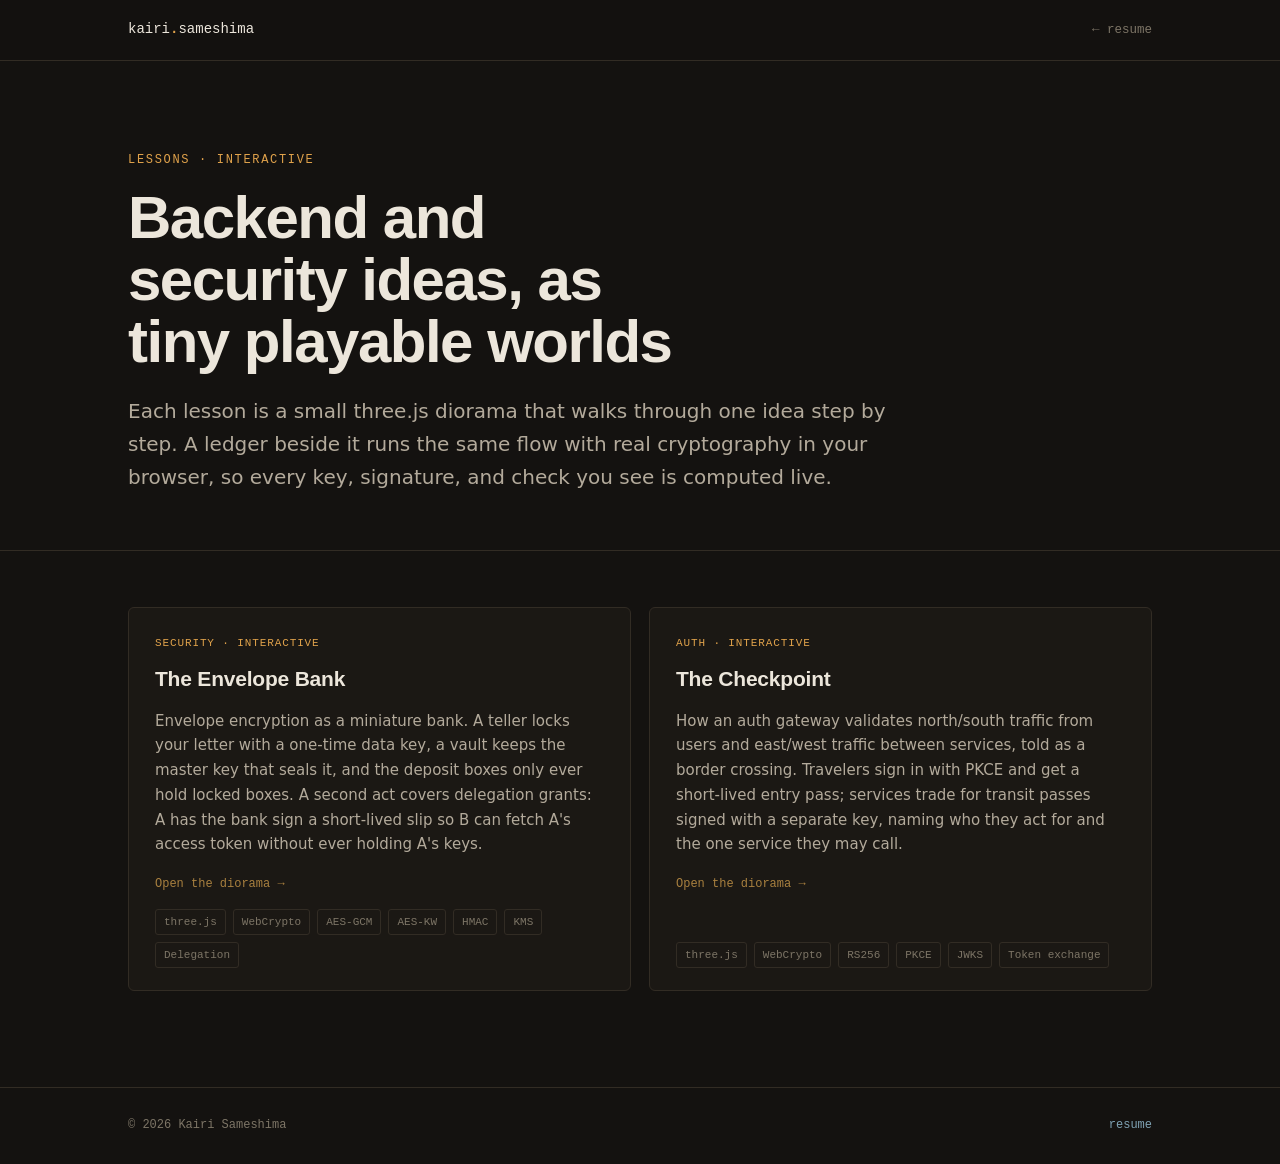
==== index.html @ 0b9ff2f3 "feat: add lessons site with two interactive lessons - lessons homepage linking back to the resume - " ====
<!doctype html>
<html lang="en">
<head>
<meta charset="utf-8">
<meta name="viewport" content="width=device-width, initial-scale=1">
<meta name="description" content="Interactive explainers for backend and security ideas, built as small playable dioramas. Kairi Sameshima.">
<title>Lessons — Kairi Sameshima</title>
<link rel="stylesheet" href="assets/site.css">
</head>
<body>

<nav>
  <div class="wrap">
    <a class="brand" href="https://kairisameshima.github.io/resume/">kairi<b>.</b>sameshima</a>
    <a class="backlink" href="https://kairisameshima.github.io/resume/">← resume</a>
  </div>
</nav>

<header class="proj-hero">
  <div class="wrap">
    <span class="cat">Lessons · Interactive</span>
    <h1>Backend and security ideas, as tiny playable worlds</h1>
    <p class="lede">Each lesson is a small three.js diorama that walks through one idea step by step. A ledger beside it runs the same flow with real cryptography in your browser, so every key, signature, and check you see is computed live.</p>
  </div>
</header>

<main class="wrap">
  <section class="lessons-list">
    <div class="lessons">

      <a class="card reveal" href="envelope-encryption/">
        <span class="cat">Security · Interactive</span>
        <h3>The Envelope Bank</h3>
        <p>Envelope encryption as a miniature bank. A teller locks your letter with a one-time data key, a vault keeps the master key that seals it, and the deposit boxes only ever hold locked boxes. A second act covers delegation grants: A has the bank sign a short-lived slip so B can fetch A's access token without ever holding A's keys.</p>
        <p class="more">Open the diorama →</p>
        <div class="tags"><span class="tag">three.js</span><span class="tag">WebCrypto</span><span class="tag">AES-GCM</span><span class="tag">AES-KW</span><span class="tag">HMAC</span><span class="tag">KMS</span><span class="tag">Delegation</span></div>
      </a>

      <a class="card reveal" href="auth-checkpoint/">
        <span class="cat">Auth · Interactive</span>
        <h3>The Checkpoint</h3>
        <p>How an auth gateway validates north/south traffic from users and east/west traffic between services, told as a border crossing. Travelers sign in with PKCE and get a short-lived entry pass; services trade for transit passes signed with a separate key, naming who they act for and the one service they may call.</p>
        <p class="more">Open the diorama →</p>
        <div class="tags"><span class="tag">three.js</span><span class="tag">WebCrypto</span><span class="tag">RS256</span><span class="tag">PKCE</span><span class="tag">JWKS</span><span class="tag">Token exchange</span></div>
      </a>

    </div>
  </section>
</main>

<footer>
  <div class="wrap"><span>© 2026 Kairi Sameshima</span><span><a href="https://kairisameshima.github.io/resume/">resume</a></span></div>
</footer>

<script>
(function(){var r=window.matchMedia&&window.matchMedia("(prefers-reduced-motion: reduce)").matches;var els=document.querySelectorAll(".reveal");if("IntersectionObserver"in window&&!r){var io=new IntersectionObserver(function(es){es.forEach(function(e){if(e.isIntersecting){e.target.classList.add("in");io.unobserve(e.target);}});},{threshold:0.12});els.forEach(function(e){io.observe(e);});}else{els.forEach(function(e){e.classList.add("in");});}})();
</script>
</body>
</html>
---- assets/site.css ----
:root {
  --ink:      #141210;
  --ink-2:    #1d1a16;
  --panel:    #1b1814;
  --line:     #322c24;
  --text:     #ece6db;
  --text-2:   #b3aa9b;
  --text-3:   #7d7566;
  --amber:    #e0a24b;
  --amber-dim:#a9803f;
  --steel:    #7fa2b3;
  --mono: ui-monospace, "SF Mono", "SFMono-Regular", Menlo, Consolas, monospace;
  --disp: "Helvetica Neue", Helvetica, Arial, sans-serif;
  --body: system-ui, -apple-system, "Segoe UI", Roboto, sans-serif;
}
* { box-sizing: border-box; }
html { scroll-behavior: smooth; }
@media (prefers-reduced-motion: reduce) { html { scroll-behavior: auto; } }
body {
  margin: 0; background: var(--ink); color: var(--text);
  font-family: var(--body); line-height: 1.65; -webkit-font-smoothing: antialiased; overflow-x: hidden;
}
a { color: var(--steel); text-decoration: none; }
a:hover { color: var(--amber); }
::selection { background: var(--amber); color: var(--ink); }
.wrap { max-width: 1080px; margin: 0 auto; padding: 0 28px; }

/* nav */
nav { position: sticky; top: 0; z-index: 50; backdrop-filter: blur(10px);
  background: color-mix(in srgb, var(--ink) 82%, transparent); border-bottom: 1px solid var(--line); }
nav .wrap { display: flex; align-items: center; justify-content: space-between; height: 60px; }
.brand { font-family: var(--mono); font-size: 14px; color: var(--text); }
.brand:hover { color: var(--text); }
.brand b { color: var(--amber); font-weight: 600; }
.navlinks { display: flex; gap: 26px; }
.navlinks a { font-family: var(--mono); font-size: 12.5px; letter-spacing: 0.04em; color: var(--text-3); position: relative; padding: 4px 0; }
.navlinks a .n { color: var(--amber-dim); margin-right: 5px; }
.navlinks a:hover, .navlinks a.active { color: var(--text); }
.navlinks a.active::after { content: ""; position: absolute; left: 0; right: 0; bottom: -1px; height: 2px; background: var(--amber); }
@media (max-width: 680px) { .navlinks { display: none; } }

/* hero */
.hero { position: relative; min-height: 88vh; display: flex; align-items: center; overflow: hidden; }
#graph { position: absolute; inset: 0; width: 100%; height: 100%; z-index: 0; }
.hero-grad { position: absolute; inset: 0; z-index: 1; pointer-events: none;
  background: radial-gradient(120% 90% at 78% 20%, transparent 40%, var(--ink) 82%),
              linear-gradient(180deg, transparent 60%, var(--ink) 100%); }
.hero .wrap { position: relative; z-index: 2; }
.kicker { font-family: var(--mono); font-size: 13px; letter-spacing: 0.16em; text-transform: uppercase; color: var(--amber); }
.hero h1 { font-family: var(--disp); font-weight: 800; letter-spacing: -0.03em; line-height: 1.0;
  font-size: clamp(40px, 8vw, 88px); margin: 18px 0 0; text-wrap: balance; max-width: 15ch; }
.hero h1 .accent { color: var(--amber); }
.hero .lede { font-size: clamp(17px, 2.2vw, 21px); color: var(--text-2); max-width: 56ch; margin: 24px 0 0; }
.hero .cta { display: flex; flex-wrap: wrap; gap: 14px; margin-top: 34px; }
.btn { font-family: var(--mono); font-size: 13px; letter-spacing: 0.03em; padding: 12px 20px; border: 1px solid var(--line);
  border-radius: 3px; color: var(--text); cursor: pointer; transition: border-color .2s, color .2s, background .2s; background: transparent; }
.btn:hover { border-color: var(--amber); color: var(--amber); }
.btn.primary { background: var(--amber); color: var(--ink); border-color: var(--amber); font-weight: 600; }
.btn.primary:hover { background: transparent; color: var(--amber); }

/* sections */
section { padding: 96px 0; border-top: 1px solid var(--line); }
.sec-label { display: flex; align-items: baseline; gap: 14px; margin-bottom: 40px; }
.sec-label .num { font-family: var(--mono); font-size: 13px; color: var(--amber); }
.sec-label h2 { font-family: var(--disp); font-weight: 800; letter-spacing: -0.02em; font-size: clamp(26px, 4vw, 38px); margin: 0; }
.sec-label .rule { flex: 1; height: 1px; background: var(--line); align-self: center; }

.about { display: grid; grid-template-columns: 1.4fr 1fr; gap: 48px; }
.about p { font-size: 17.5px; color: var(--text-2); margin: 0 0 18px; max-width: 60ch; }
.about p strong { color: var(--text); font-weight: 600; }
.about .side { font-family: var(--mono); font-size: 13px; color: var(--text-3); }
.about .side dt { color: var(--amber-dim); margin-top: 16px; }
.about .side dd { margin: 4px 0 0; color: var(--text-2); }
@media (max-width: 760px) { .about { grid-template-columns: 1fr; gap: 28px; } }

/* filters + work grid */
.filters { display: flex; flex-wrap: wrap; gap: 10px; margin-bottom: 30px; }
.filter { font-family: var(--mono); font-size: 12.5px; padding: 8px 15px; border: 1px solid var(--line);
  border-radius: 40px; background: transparent; color: var(--text-3); cursor: pointer; transition: all .18s; }
.filter:hover { color: var(--text); border-color: var(--text-3); }
.filter.active { color: var(--ink); background: var(--amber); border-color: var(--amber); font-weight: 600; }

.work, .lessons { display: grid; grid-template-columns: repeat(2, 1fr); gap: 18px; }
@media (max-width: 760px) { .work, .lessons { grid-template-columns: 1fr; } }
.lessons-intro { color: var(--text-2); max-width: 62ch; margin: 0 0 26px; }
.card code { font-family: var(--mono); font-size: 13px; color: var(--text); }
.card { background: var(--panel); border: 1px solid var(--line); border-radius: 6px; padding: 26px 26px 22px;
  display: flex; flex-direction: column; color: var(--text); transition: transform .22s ease, border-color .22s ease, box-shadow .22s ease; }
a.card:hover { transform: translateY(-4px); border-color: var(--amber-dim); box-shadow: 0 14px 40px -20px rgba(0,0,0,.8); color: var(--text); }
.card .cat { font-family: var(--mono); font-size: 11px; letter-spacing: 0.08em; text-transform: uppercase; color: var(--amber); }
.card h3 { font-family: var(--disp); font-weight: 700; letter-spacing: -0.01em; font-size: 21px; margin: 10px 0 0; }
.card p { font-size: 15px; color: var(--text-2); margin: 12px 0 18px; flex: 1; }
.card .more { font-family: var(--mono); font-size: 12px; color: var(--amber-dim); margin: 0 0 14px; }
a.card:hover .more { color: var(--amber); }
.tags { display: flex; flex-wrap: wrap; gap: 7px; }
.tag { font-family: var(--mono); font-size: 11px; color: var(--text-3); border: 1px solid var(--line); border-radius: 3px; padding: 3px 8px; }
.card.hide { display: none; }

/* experience timeline */
.timeline { position: relative; margin-left: 8px; }
.job { display: grid; grid-template-columns: 170px 1fr; gap: 28px; padding: 0 0 40px 26px; position: relative; border-left: 1px solid var(--line); }
.job:last-child { padding-bottom: 0; }
.job::before { content: ""; position: absolute; left: -6px; top: 4px; width: 11px; height: 11px; border-radius: 50%; background: var(--amber); box-shadow: 0 0 0 4px var(--ink); }
.job .when { font-family: var(--mono); font-size: 13px; color: var(--text-3); }
.job h3 { font-family: var(--disp); font-weight: 700; font-size: 19px; margin: 0; }
.job .org { color: var(--amber); font-family: var(--mono); font-size: 13px; margin-top: 3px; }
.job ul { margin: 12px 0 0; padding-left: 18px; color: var(--text-2); font-size: 15px; }
.job li { margin: 6px 0; }
@media (max-width: 680px) { .job { grid-template-columns: 1fr; gap: 6px; } }

/* skills */
.skills { display: grid; grid-template-columns: repeat(3, 1fr); gap: 26px; }
@media (max-width: 760px) { .skills { grid-template-columns: 1fr; } }
.skillgroup h4 { font-family: var(--mono); font-size: 12px; letter-spacing: 0.08em; text-transform: uppercase; color: var(--amber-dim); margin: 0 0 12px; }
.skillgroup .chips { display: flex; flex-wrap: wrap; gap: 8px; }
.chip { font-size: 13.5px; color: var(--text-2); border: 1px solid var(--line); border-radius: 4px; padding: 5px 11px; transition: all .16s; }
.chip:hover { color: var(--amber); border-color: var(--amber-dim); }

/* education + contact + footer */
.edu { font-size: 17px; color: var(--text-2); }
.edu b { color: var(--text); }
.contact { text-align: center; padding: 110px 0; }
.contact h2 { font-family: var(--disp); font-weight: 800; letter-spacing: -0.02em; font-size: clamp(30px, 6vw, 54px); margin: 0; text-wrap: balance; }
.contact p { color: var(--text-2); max-width: 46ch; margin: 20px auto 0; font-size: 17px; }
.contact .links { display: flex; justify-content: center; flex-wrap: wrap; gap: 16px; margin-top: 34px; }
footer { border-top: 1px solid var(--line); padding: 28px 0; }
footer .wrap { display: flex; justify-content: space-between; flex-wrap: wrap; gap: 10px; font-family: var(--mono); font-size: 12px; color: var(--text-3); }

/* reveal */
.reveal { opacity: 0; transform: translateY(22px); transition: opacity .7s ease, transform .7s ease; }
.reveal.in { opacity: 1; transform: none; }
@media (prefers-reduced-motion: reduce) { .reveal { opacity: 1; transform: none; transition: none; } }
:focus-visible { outline: 2px solid var(--amber); outline-offset: 3px; }

/* ---------- project detail (child) pages ---------- */
.backlink { font-family: var(--mono); font-size: 12.5px; color: var(--text-3); display: inline-flex; gap: 7px; align-items: center; }
.backlink:hover { color: var(--amber); }
.proj-hero { padding: 84px 0 56px; border-bottom: 1px solid var(--line); }
.proj-hero .cat { font-family: var(--mono); font-size: 12px; letter-spacing: 0.14em; text-transform: uppercase; color: var(--amber); }
.proj-hero h1 { font-family: var(--disp); font-weight: 800; letter-spacing: -0.025em; line-height: 1.03;
  font-size: clamp(34px, 6vw, 60px); margin: 16px 0 0; text-wrap: balance; max-width: 18ch; }
.proj-hero .lede { font-size: clamp(16px, 2vw, 20px); color: var(--text-2); max-width: 62ch; margin: 22px 0 0; }
.proj-hero .tags { margin-top: 26px; }
.proj-hero .tag { font-size: 12px; padding: 4px 10px; }

.star { display: flex; flex-direction: column; gap: 2px; padding: 72px 0 40px; }
.star-block { display: grid; grid-template-columns: 210px 1fr; gap: 34px; padding: 34px 0; border-top: 1px solid var(--line); }
.star-block:first-child { border-top: none; }
.star-block .tag-col { }
.star-block .letter { font-family: var(--disp); font-weight: 800; font-size: 46px; line-height: 1; color: var(--amber); letter-spacing: -0.02em; }
.star-block .word { font-family: var(--mono); font-size: 12px; letter-spacing: 0.12em; text-transform: uppercase; color: var(--text-3); margin-top: 8px; }
.star-block .content p { font-size: 17px; color: var(--text-2); margin: 0 0 14px; max-width: 66ch; }
.star-block .content p:last-child { margin-bottom: 0; }
.star-block .content strong { color: var(--text); font-weight: 600; }
.star-block .content ul { margin: 4px 0 0; padding-left: 18px; color: var(--text-2); font-size: 16px; }
.star-block .content li { margin: 7px 0; max-width: 64ch; }
@media (max-width: 720px) { .star-block { grid-template-columns: 1fr; gap: 10px; }
  .star-block .letter { font-size: 34px; } }

.detail-nav { display: flex; justify-content: space-between; gap: 16px; padding: 34px 0 0; border-top: 1px solid var(--line); font-family: var(--mono); font-size: 13px; }

/* lessons homepage: the hero already draws the dividing line */
.lessons-list { padding: 56px 0 96px; border-top: 0; }
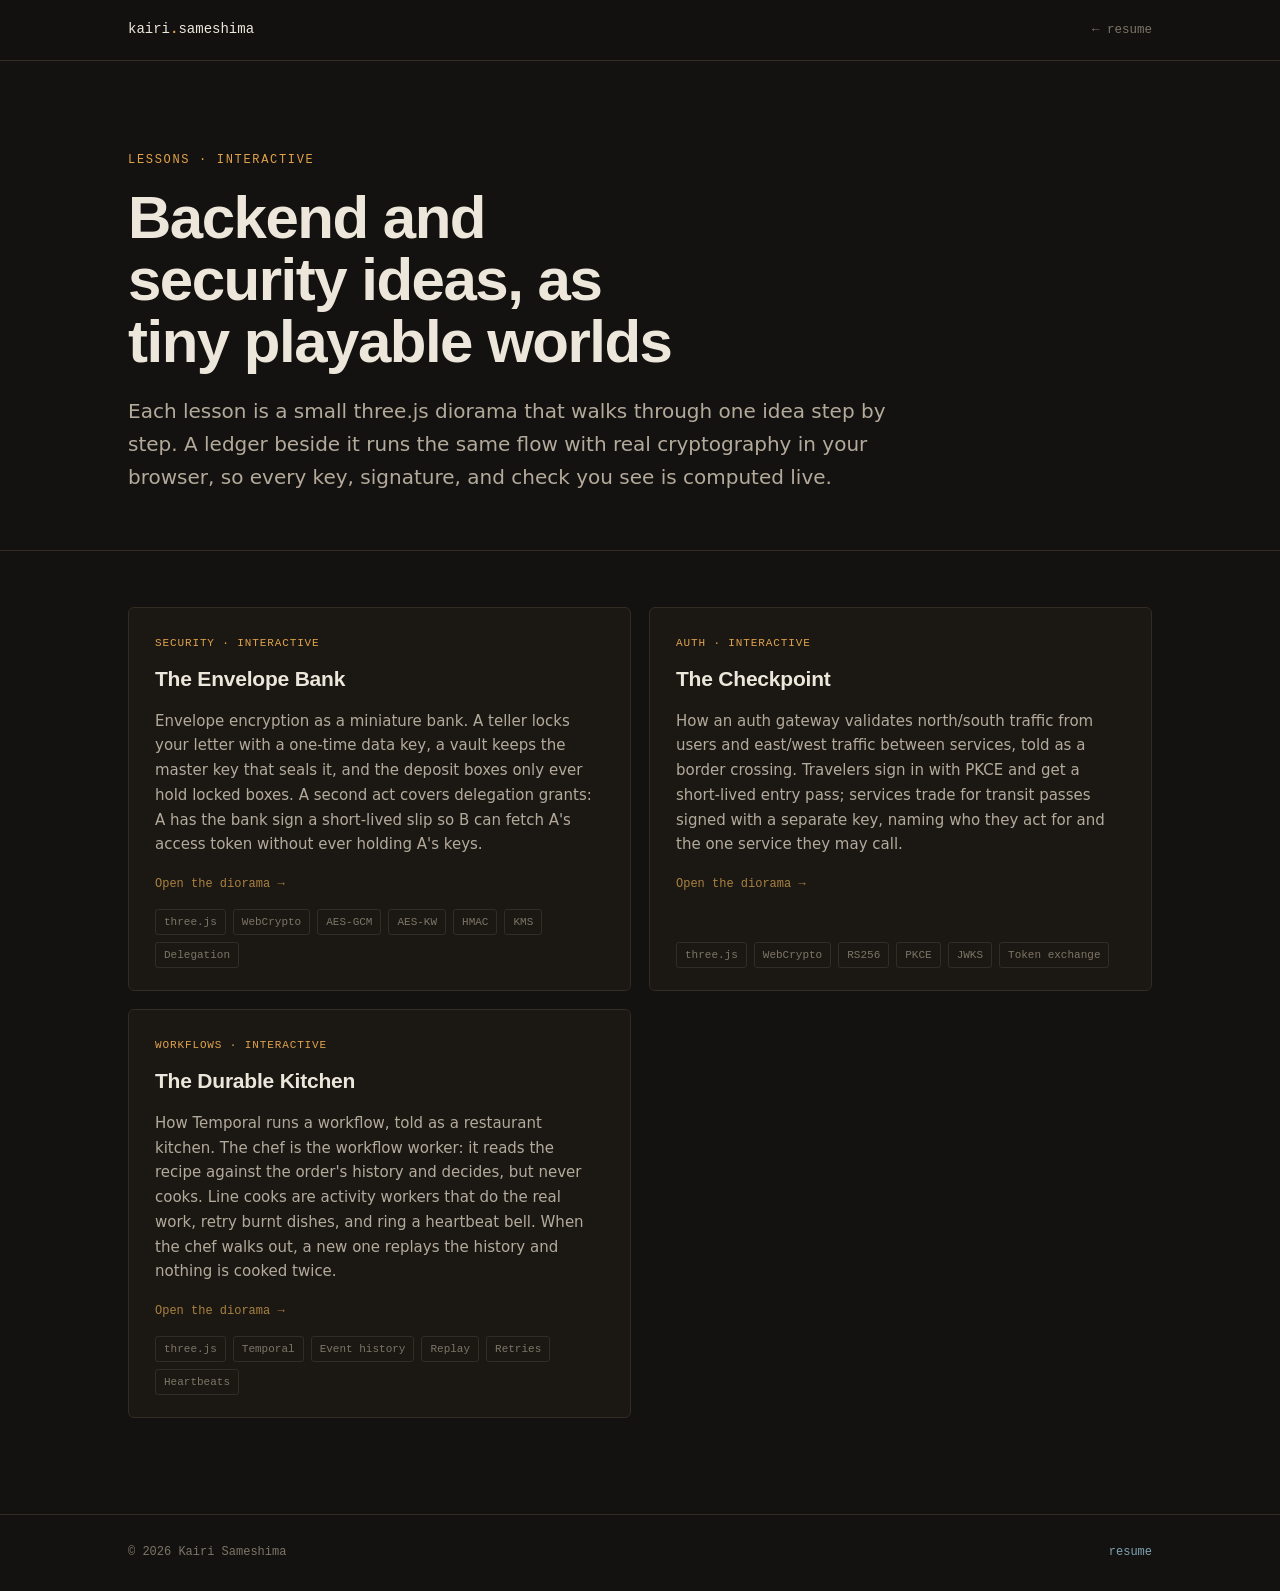
==== commit af66fe5c: "feat: add the durable kitchen temporal lesson - add temporal-kitchen/, a three.js diorama of a workf" ====
--- a/index.html
+++ b/index.html
@@ -44,6 +44,14 @@
         <div class="tags"><span class="tag">three.js</span><span class="tag">WebCrypto</span><span class="tag">RS256</span><span class="tag">PKCE</span><span class="tag">JWKS</span><span class="tag">Token exchange</span></div>
       </a>
 
+      <a class="card reveal" href="temporal-kitchen/">
+        <span class="cat">Workflows · Interactive</span>
+        <h3>The Durable Kitchen</h3>
+        <p>How Temporal runs a workflow, told as a restaurant kitchen. The chef is the workflow worker: it reads the recipe against the order's history and decides, but never cooks. Line cooks are activity workers that do the real work, retry burnt dishes, and ring a heartbeat bell. When the chef walks out, a new one replays the history and nothing is cooked twice.</p>
+        <p class="more">Open the diorama →</p>
+        <div class="tags"><span class="tag">three.js</span><span class="tag">Temporal</span><span class="tag">Event history</span><span class="tag">Replay</span><span class="tag">Retries</span><span class="tag">Heartbeats</span></div>
+      </a>
+
     </div>
   </section>
 </main>
